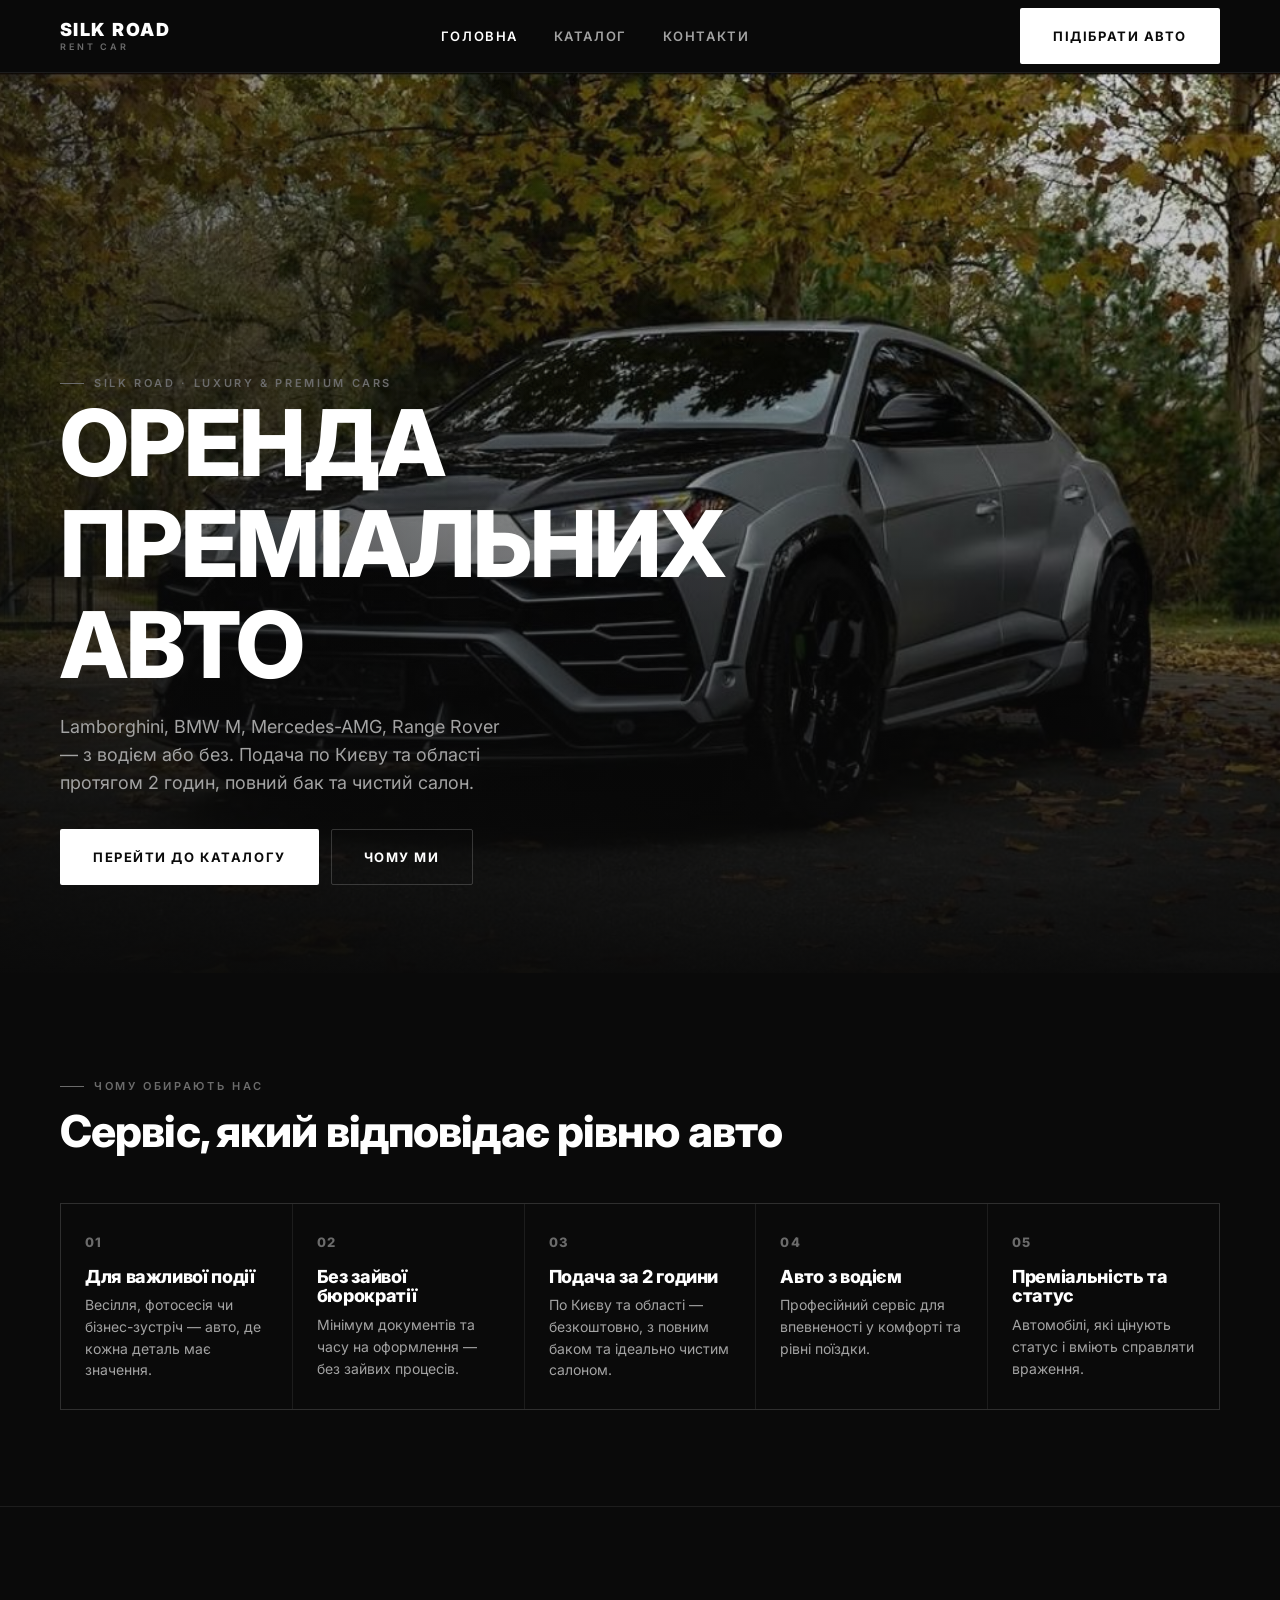
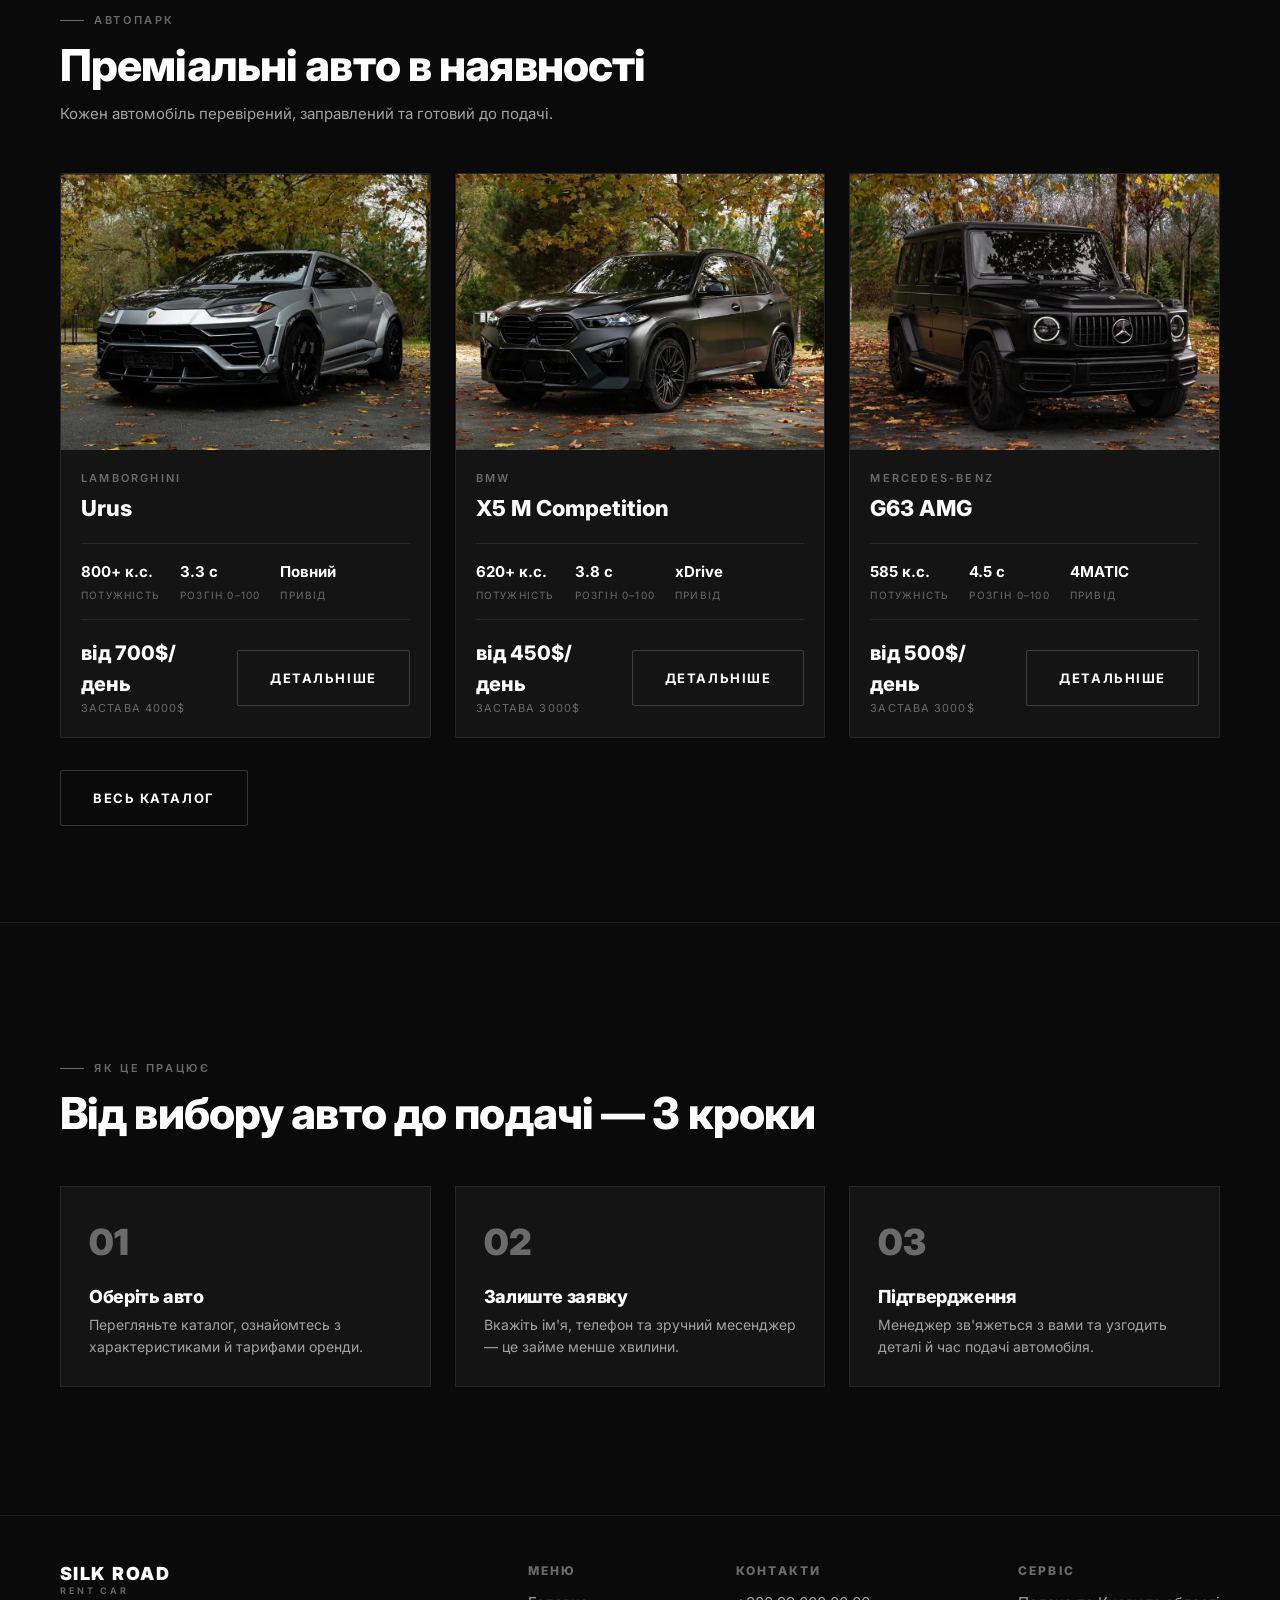
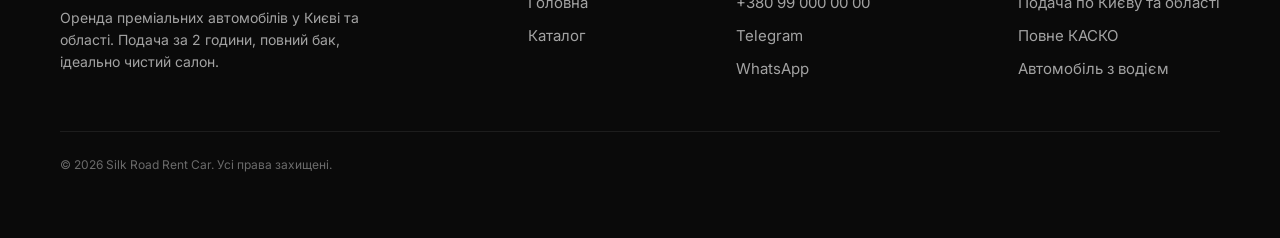
==== index.html @ 1b5b0ffe "Initial commit: Silk Road Rent Car visual prototype Premium car rental site concept (Ukrainian) with" ====
<!DOCTYPE html>
<html lang="uk">
<head>
  <meta charset="UTF-8" />
  <meta name="viewport" content="width=device-width, initial-scale=1.0" />
  <title>Silk Road Rent Car — оренда преміальних авто в Києві</title>
  <link rel="preconnect" href="https://fonts.googleapis.com" />
  <link rel="preconnect" href="https://fonts.gstatic.com" crossorigin />
  <link href="https://fonts.googleapis.com/css2?family=Inter:wght@400;500;600;700;800;900&display=swap" rel="stylesheet" />
  <link rel="stylesheet" href="css/style.css" />
</head>
<body>

  <!-- Header -->
  <header class="header">
    <div class="container header__inner">
      <a href="index.html" class="logo">
        <span class="logo__main">SILK ROAD</span>
        <span class="logo__sub">RENT CAR</span>
      </a>
      <nav class="nav">
        <a href="index.html" class="active">Головна</a>
        <a href="catalog.html">Каталог</a>
        <a href="index.html#contacts">Контакти</a>
      </nav>
      <div class="header__actions">
        <a href="catalog.html" class="btn btn-primary header__cta">Підібрати авто</a>
        <button class="burger" id="burger" aria-label="Меню">
          <span></span><span></span><span></span>
        </button>
      </div>
    </div>
  </header>

  <!-- Mobile nav -->
  <div class="mobile-nav" id="mobileNav">
    <div class="mobile-nav__links">
      <a href="index.html">Головна</a>
      <a href="catalog.html">Каталог</a>
      <a href="index.html#contacts">Контакти</a>
    </div>
    <div class="mobile-nav__footer">
      Зв'яжіться з нами
      <a href="tel:+380990000000">+380 99 000 00 00</a>
      <a href="https://t.me/silkroad_rentcar">Telegram</a>
    </div>
  </div>

  <!-- Hero -->
  <section class="hero">
    <div class="hero__bg">
      <img src="images/urus/1.jpg" alt="Lamborghini Urus" />
    </div>
    <div class="hero__overlay"></div>
    <div class="container hero__content">
      <div class="eyebrow">Silk Road · Luxury &amp; Premium Cars</div>
      <h1>Оренда<br />преміальних<br />авто</h1>
      <p class="hero__lead">
        Lamborghini, BMW M, Mercedes-AMG, Range Rover — з водієм або без.
        Подача по Києву та області протягом 2 годин, повний бак та чистий салон.
      </p>
      <div class="hero__actions">
        <a href="catalog.html" class="btn btn-primary">Перейти до каталогу</a>
        <a href="#why" class="btn btn-outline">Чому ми</a>
      </div>
    </div>
  </section>

  <!-- Why us -->
  <section class="section" id="why">
    <div class="container">
      <div class="section-head">
        <div class="eyebrow">Чому обирають нас</div>
        <h2>Сервіс, який відповідає рівню авто</h2>
      </div>
      <div class="why-grid">
        <div class="why-item">
          <div class="why-item__num">01</div>
          <h3>Для важливої події</h3>
          <p>Весілля, фотосесія чи бізнес-зустріч — авто, де кожна деталь має значення.</p>
        </div>
        <div class="why-item">
          <div class="why-item__num">02</div>
          <h3>Без зайвої бюрократії</h3>
          <p>Мінімум документів та часу на оформлення — без зайвих процесів.</p>
        </div>
        <div class="why-item">
          <div class="why-item__num">03</div>
          <h3>Подача за 2 години</h3>
          <p>По Києву та області — безкоштовно, з повним баком та ідеально чистим салоном.</p>
        </div>
        <div class="why-item">
          <div class="why-item__num">04</div>
          <h3>Авто з водієм</h3>
          <p>Професійний сервіс для впевненості у комфорті та рівні поїздки.</p>
        </div>
        <div class="why-item">
          <div class="why-item__num">05</div>
          <h3>Преміальність та статус</h3>
          <p>Автомобілі, які цінують статус і вміють справляти враження.</p>
        </div>
      </div>
    </div>
  </section>

  <!-- Catalog preview -->
  <section class="section" style="border-top: 1px solid var(--border)">
    <div class="container">
      <div class="section-head">
        <div class="eyebrow">Автопарк</div>
        <h2>Преміальні авто в наявності</h2>
        <p>Кожен автомобіль перевірений, заправлений та готовий до подачі.</p>
      </div>
      <div class="catalog-grid catalog-grid--preview" id="previewGrid"></div>
      <a href="catalog.html" class="btn btn-outline">Весь каталог</a>
    </div>
  </section>

  <!-- How it works -->
  <section class="section section--lg" style="border-top: 1px solid var(--border)">
    <div class="container">
      <div class="section-head">
        <div class="eyebrow">Як це працює</div>
        <h2>Від вибору авто до подачі — 3 кроки</h2>
      </div>
      <div class="steps">
        <div class="step">
          <div class="step__num">01</div>
          <h3>Оберіть авто</h3>
          <p>Перегляньте каталог, ознайомтесь з характеристиками й тарифами оренди.</p>
        </div>
        <div class="step">
          <div class="step__num">02</div>
          <h3>Залиште заявку</h3>
          <p>Вкажіть ім'я, телефон та зручний месенджер — це займе менше хвилини.</p>
        </div>
        <div class="step">
          <div class="step__num">03</div>
          <h3>Підтвердження</h3>
          <p>Менеджер зв'яжеться з вами та узгодить деталі й час подачі автомобіля.</p>
        </div>
      </div>
    </div>
  </section>

  <!-- Footer -->
  <footer class="footer" id="contacts">
    <div class="container">
      <div class="footer__grid">
        <div class="footer__brand">
          <a href="index.html" class="logo">
            <span class="logo__main">SILK ROAD</span>
            <span class="logo__sub">RENT CAR</span>
          </a>
          <p>Оренда преміальних автомобілів у Києві та області. Подача за 2 години, повний бак, ідеально чистий салон.</p>
        </div>
        <div class="footer__col">
          <h4>Меню</h4>
          <a href="index.html">Головна</a>
          <a href="catalog.html">Каталог</a>
        </div>
        <div class="footer__col">
          <h4>Контакти</h4>
          <a href="tel:+380990000000">+380 99 000 00 00</a>
          <a href="https://t.me/silkroad_rentcar">Telegram</a>
          <a href="https://wa.me/380990000000">WhatsApp</a>
        </div>
        <div class="footer__col">
          <h4>Сервіс</h4>
          <p>Подача по Києву та області</p>
          <p>Повне КАСКО</p>
          <p>Автомобіль з водієм</p>
        </div>
      </div>
      <div class="footer__bottom">© 2026 Silk Road Rent Car. Усі права захищені.</div>
    </div>
  </footer>

  <script src="js/cars.js"></script>
  <script src="js/main.js"></script>
  <script src="js/home.js"></script>
</body>
</html>
---- css/style.css ----
/* ===========================================================
   SILK ROAD RENT CAR — design system
   Premium / strict / brutal. Black, white, grey only.
   =========================================================== */

:root {
  --bg: #0a0a0a;
  --bg-elevated: #141414;
  --bg-elevated-2: #1c1c1c;

  --border: rgba(255, 255, 255, 0.08);
  --border-strong: rgba(255, 255, 255, 0.18);

  --text: #ffffff;
  --text-secondary: #a3a3a3;
  --text-muted: #6b6b6b;

  --container: 1200px;
  --radius: 2px;
  --radius-sheet: 16px;

  --ease: 0.25s ease;
}

/* ---------- Reset ---------- */
*,
*::before,
*::after {
  box-sizing: border-box;
  margin: 0;
  padding: 0;
}

html {
  scroll-behavior: smooth;
}

body {
  font-family: "Inter", -apple-system, BlinkMacSystemFont, "Segoe UI", sans-serif;
  background: var(--bg);
  color: var(--text);
  line-height: 1.55;
  font-size: 16px;
  -webkit-font-smoothing: antialiased;
  overflow-x: hidden;
}

img {
  display: block;
  max-width: 100%;
  height: auto;
}

a {
  color: inherit;
  text-decoration: none;
}

ul {
  list-style: none;
}

button {
  font-family: inherit;
  cursor: pointer;
}

input,
textarea {
  font-family: inherit;
}

/* ---------- Layout ---------- */
.container {
  max-width: var(--container);
  margin: 0 auto;
  padding: 0 20px;
}

.section {
  padding: 56px 0;
}

.section--lg {
  padding: 72px 0;
}

@media (min-width: 1024px) {
  .section {
    padding: 96px 0;
  }
  .section--lg {
    padding: 128px 0;
  }
}

/* ---------- Typography ---------- */
h1,
h2,
h3,
h4 {
  font-weight: 800;
  letter-spacing: -0.02em;
  line-height: 1.1;
}

.eyebrow {
  display: inline-flex;
  align-items: center;
  gap: 10px;
  text-transform: uppercase;
  letter-spacing: 0.24em;
  font-size: 11px;
  font-weight: 600;
  color: var(--text-muted);
}

.eyebrow::before {
  content: "";
  display: block;
  width: 24px;
  height: 1px;
  background: var(--text-muted);
}

.section-head {
  margin-bottom: 32px;
}

.section-head h2 {
  font-size: clamp(28px, 5vw, 44px);
  margin-top: 12px;
}

.section-head p {
  color: var(--text-secondary);
  margin-top: 12px;
  max-width: 520px;
  font-size: 15px;
}

@media (min-width: 1024px) {
  .section-head {
    margin-bottom: 48px;
  }
}

/* ---------- Buttons ---------- */
.btn {
  display: inline-flex;
  align-items: center;
  justify-content: center;
  gap: 8px;
  padding: 17px 32px;
  font-size: 13px;
  font-weight: 700;
  text-transform: uppercase;
  letter-spacing: 0.12em;
  border-radius: var(--radius);
  border: 1px solid transparent;
  transition: background var(--ease), color var(--ease), border-color var(--ease);
  white-space: nowrap;
}

.btn-primary {
  background: var(--text);
  color: var(--bg);
}

.btn-primary:hover {
  background: var(--text-secondary);
}

.btn-outline {
  background: transparent;
  color: var(--text);
  border-color: var(--border-strong);
}

.btn-outline:hover {
  border-color: var(--text);
}

.btn-block {
  width: 100%;
}

/* ---------- Header ---------- */
.header {
  position: sticky;
  top: 0;
  z-index: 100;
  background: rgba(10, 10, 10, 0.82);
  backdrop-filter: blur(12px);
  border-bottom: 1px solid var(--border);
}

.header__inner {
  display: flex;
  align-items: center;
  justify-content: space-between;
  height: 72px;
}

.logo {
  display: flex;
  flex-direction: column;
  line-height: 1.1;
}

.logo__main {
  font-size: 18px;
  font-weight: 900;
  letter-spacing: 0.08em;
}

.logo__sub {
  font-size: 9px;
  font-weight: 600;
  letter-spacing: 0.32em;
  color: var(--text-muted);
  margin-top: 2px;
}

.nav {
  display: none;
  align-items: center;
  gap: 36px;
}

.nav a {
  font-size: 13px;
  font-weight: 600;
  text-transform: uppercase;
  letter-spacing: 0.12em;
  color: var(--text-secondary);
  transition: color var(--ease);
}

.nav a:hover,
.nav a.active {
  color: var(--text);
}

.header__actions {
  display: flex;
  align-items: center;
  gap: 16px;
}

.header__cta {
  display: none;
}

.burger {
  display: flex;
  flex-direction: column;
  justify-content: center;
  gap: 5px;
  width: 32px;
  height: 32px;
  background: none;
  border: none;
  padding: 0;
}

.burger span {
  display: block;
  height: 2px;
  width: 100%;
  background: var(--text);
  transition: transform var(--ease), opacity var(--ease);
}

.burger.active span:nth-child(1) {
  transform: translateY(7px) rotate(45deg);
}

.burger.active span:nth-child(2) {
  opacity: 0;
}

.burger.active span:nth-child(3) {
  transform: translateY(-7px) rotate(-45deg);
}

@media (min-width: 1024px) {
  .nav {
    display: flex;
  }
  .header__cta {
    display: inline-flex;
  }
  .burger {
    display: none;
  }
}

/* ---------- Mobile nav overlay ---------- */
.mobile-nav {
  position: fixed;
  inset: 0;
  z-index: 150;
  background: var(--bg);
  padding: 96px 24px 40px;
  display: flex;
  flex-direction: column;
  justify-content: space-between;
  transform: translateX(100%);
  transition: transform 0.35s ease;
}

.mobile-nav.active {
  transform: translateX(0);
}

.mobile-nav__links a {
  display: block;
  font-size: 32px;
  font-weight: 800;
  text-transform: uppercase;
  letter-spacing: -0.01em;
  padding: 18px 0;
  border-bottom: 1px solid var(--border);
}

.mobile-nav__footer {
  color: var(--text-secondary);
  font-size: 14px;
}

.mobile-nav__footer a {
  display: block;
  margin-top: 8px;
  color: var(--text);
  font-weight: 600;
}

@media (min-width: 1024px) {
  .mobile-nav {
    display: none;
  }
}

/* ---------- Hero ---------- */
.hero {
  position: relative;
  min-height: 100vh;
  display: flex;
  align-items: flex-end;
}

.hero__bg {
  position: absolute;
  inset: 0;
  z-index: 0;
}

.hero__bg img {
  width: 100%;
  height: 100%;
  object-fit: cover;
  object-position: center 35%;
}

.hero__overlay {
  position: absolute;
  inset: 0;
  background:
    linear-gradient(180deg, rgba(10, 10, 10, 0.15) 0%, rgba(10, 10, 10, 0.35) 45%, rgba(10, 10, 10, 0.97) 100%),
    linear-gradient(90deg, rgba(10, 10, 10, 0.55) 0%, rgba(10, 10, 10, 0) 60%);
}

.hero__content {
  position: relative;
  z-index: 1;
  padding-bottom: 56px;
  width: 100%;
}

.hero h1 {
  font-size: clamp(38px, 9vw, 92px);
  text-transform: uppercase;
}

.hero__lead {
  color: var(--text-secondary);
  font-size: 16px;
  max-width: 460px;
  margin: 18px 0 32px;
}

.hero__actions {
  display: flex;
  flex-wrap: wrap;
  gap: 12px;
}

@media (min-width: 1024px) {
  .hero__content {
    padding-bottom: 88px;
  }
  .hero__lead {
    font-size: 18px;
  }
}

/* ---------- Why us ---------- */
.why-grid {
  display: grid;
  grid-template-columns: 1fr;
  gap: 1px;
  background: var(--border);
  border: 1px solid var(--border);
}

.why-item {
  padding: 28px 24px;
  background: var(--bg);
}

.why-item__num {
  font-size: 13px;
  font-weight: 800;
  color: var(--text-muted);
  letter-spacing: 0.1em;
}

.why-item h3 {
  font-size: 18px;
  margin: 14px 0 8px;
}

.why-item p {
  font-size: 14px;
  color: var(--text-secondary);
}

@media (min-width: 700px) {
  .why-grid {
    grid-template-columns: repeat(2, 1fr);
  }
}

@media (min-width: 1024px) {
  .why-grid {
    grid-template-columns: repeat(5, 1fr);
  }
}

/* ---------- How it works ---------- */
.steps {
  display: grid;
  grid-template-columns: 1fr;
  gap: 24px;
}

.step {
  padding: 28px;
  background: var(--bg-elevated);
  border: 1px solid var(--border);
}

.step__num {
  font-size: 36px;
  font-weight: 900;
  color: var(--text-muted);
}

.step h3 {
  font-size: 18px;
  margin: 16px 0 8px;
}

.step p {
  font-size: 14px;
  color: var(--text-secondary);
}

@media (min-width: 768px) {
  .steps {
    grid-template-columns: repeat(3, 1fr);
  }
}

/* ---------- Car card ---------- */
.car-card {
  background: var(--bg-elevated);
  border: 1px solid var(--border);
  border-radius: var(--radius);
  overflow: hidden;
  transition: border-color var(--ease);
  display: flex;
  flex-direction: column;
}

.car-card:hover {
  border-color: var(--border-strong);
}

.car-card__image {
  aspect-ratio: 4 / 3;
  overflow: hidden;
}

.car-card__image img {
  width: 100%;
  height: 100%;
  object-fit: cover;
  transition: transform 0.5s ease;
}

.car-card:hover .car-card__image img {
  transform: scale(1.04);
}

.car-card__body {
  padding: 20px;
  display: flex;
  flex-direction: column;
  flex: 1;
}

.car-card__brand {
  font-size: 11px;
  text-transform: uppercase;
  letter-spacing: 0.2em;
  color: var(--text-muted);
  font-weight: 600;
}

.car-card__title {
  font-size: 22px;
  font-weight: 800;
  margin-top: 4px;
}

.car-card__specs {
  display: flex;
  gap: 20px;
  margin: 18px 0;
  padding: 16px 0;
  border-top: 1px solid var(--border);
  border-bottom: 1px solid var(--border);
}

.car-card__spec {
  display: flex;
  flex-direction: column;
  gap: 4px;
}

.car-card__spec-value {
  font-size: 15px;
  font-weight: 700;
}

.car-card__spec-label {
  font-size: 10px;
  text-transform: uppercase;
  color: var(--text-muted);
  letter-spacing: 0.12em;
}

.car-card__footer {
  display: flex;
  align-items: center;
  justify-content: space-between;
  margin-top: auto;
  gap: 12px;
}

.car-card__price-value {
  font-size: 20px;
  font-weight: 800;
}

.car-card__price-label {
  font-size: 11px;
  color: var(--text-muted);
  text-transform: uppercase;
  letter-spacing: 0.1em;
}

/* ---------- Catalog grid ---------- */
.catalog-grid {
  display: grid;
  grid-template-columns: 1fr;
  gap: 20px;
}

@media (min-width: 640px) {
  .catalog-grid {
    grid-template-columns: repeat(2, 1fr);
  }
}

@media (min-width: 1024px) {
  .catalog-grid {
    grid-template-columns: repeat(3, 1fr);
    gap: 24px;
  }
}

.catalog-grid--preview {
  margin-bottom: 32px;
}

/* ---------- Page hero (catalog / car) ---------- */
.page-head {
  padding: 48px 0 32px;
  border-bottom: 1px solid var(--border);
}

.page-head .eyebrow {
  margin-bottom: 12px;
}

.page-head h1 {
  font-size: clamp(32px, 6vw, 56px);
  text-transform: uppercase;
}

.page-head p {
  color: var(--text-secondary);
  margin-top: 12px;
  max-width: 540px;
}

.car-page__back {
  padding: 20px 0;
}

.back-link {
  display: inline-flex;
  align-items: center;
  gap: 8px;
  font-size: 13px;
  font-weight: 600;
  text-transform: uppercase;
  letter-spacing: 0.12em;
  color: var(--text-secondary);
  transition: color var(--ease);
}

.back-link:hover {
  color: var(--text);
}

@media (min-width: 1024px) {
  .page-head {
    padding: 72px 0 40px;
  }
}

/* ---------- Footer ---------- */
.footer {
  border-top: 1px solid var(--border);
  padding: 48px 0 120px;
}

.footer__grid {
  display: flex;
  flex-direction: column;
  gap: 40px;
}

.footer__brand p {
  color: var(--text-secondary);
  font-size: 14px;
  margin-top: 12px;
  max-width: 320px;
}

.footer__col h4 {
  font-size: 12px;
  text-transform: uppercase;
  letter-spacing: 0.18em;
  color: var(--text-muted);
  margin-bottom: 14px;
}

.footer__col a,
.footer__col p {
  display: block;
  color: var(--text-secondary);
  font-size: 15px;
  margin-bottom: 10px;
  transition: color var(--ease);
}

.footer__col a:hover {
  color: var(--text);
}

.footer__bottom {
  margin-top: 40px;
  padding-top: 24px;
  border-top: 1px solid var(--border);
  font-size: 12px;
  color: var(--text-muted);
}

@media (min-width: 768px) {
  .footer__grid {
    flex-direction: row;
    justify-content: space-between;
  }
  .footer__bottom {
    padding-bottom: 0;
  }
  .footer {
    padding-bottom: 64px;
  }
}

/* ===========================================================
   Car detail page
   =========================================================== */

.car-hero {
  padding: 24px 0;
}

.car-hero__top {
  display: flex;
  align-items: flex-start;
  justify-content: space-between;
  gap: 16px;
  flex-wrap: wrap;
  margin-bottom: 20px;
}

.car-hero__title .eyebrow {
  margin-bottom: 10px;
}

.car-hero__title h1 {
  font-size: clamp(30px, 6vw, 52px);
  text-transform: uppercase;
}

.car-hero__price {
  text-align: right;
}

.car-hero__price-value {
  font-size: clamp(24px, 4vw, 34px);
  font-weight: 900;
}

.car-hero__price-label {
  font-size: 11px;
  text-transform: uppercase;
  letter-spacing: 0.14em;
  color: var(--text-muted);
  margin-top: 4px;
}

/* Gallery */
.gallery__main {
  aspect-ratio: 4 / 3;
  overflow: hidden;
  border: 1px solid var(--border);
  margin-bottom: 10px;
}

.gallery__main img {
  width: 100%;
  height: 100%;
  object-fit: cover;
}

.gallery__thumbs {
  display: flex;
  gap: 8px;
  overflow-x: auto;
  padding-bottom: 4px;
  -ms-overflow-style: none;
  scrollbar-width: none;
}

.gallery__thumbs::-webkit-scrollbar {
  display: none;
}

.gallery__thumb {
  flex-shrink: 0;
  width: 92px;
  height: 64px;
  border: 1px solid var(--border);
  overflow: hidden;
  cursor: pointer;
  opacity: 0.55;
  transition: opacity var(--ease), border-color var(--ease);
}

.gallery__thumb img {
  width: 100%;
  height: 100%;
  object-fit: cover;
}

.gallery__thumb.active {
  opacity: 1;
  border-color: var(--text);
}

@media (min-width: 1024px) {
  .gallery__main {
    aspect-ratio: 16 / 10;
  }
  .gallery__thumb {
    width: 120px;
    height: 80px;
  }
}

/* Specs */
.specs-grid {
  display: grid;
  grid-template-columns: repeat(2, 1fr);
  gap: 1px;
  background: var(--border);
  border: 1px solid var(--border);
}

.spec-item {
  padding: 20px;
  background: var(--bg);
}

.spec-item__label {
  font-size: 10px;
  text-transform: uppercase;
  color: var(--text-muted);
  letter-spacing: 0.14em;
  margin-bottom: 8px;
}

.spec-item__value {
  font-size: 17px;
  font-weight: 700;
}

@media (min-width: 768px) {
  .specs-grid {
    grid-template-columns: repeat(3, 1fr);
  }
}

@media (min-width: 1024px) {
  .specs-grid {
    grid-template-columns: repeat(6, 1fr);
  }
}

/* Features */
.features-list {
  display: grid;
  grid-template-columns: 1fr;
  gap: 2px;
}

.features-list li {
  position: relative;
  padding: 14px 0 14px 24px;
  border-bottom: 1px solid var(--border);
  font-size: 14px;
  color: var(--text-secondary);
}

.features-list li::before {
  content: "";
  position: absolute;
  left: 0;
  top: 22px;
  width: 10px;
  height: 1px;
  background: var(--text);
}

@media (min-width: 768px) {
  .features-list {
    grid-template-columns: repeat(2, 1fr);
    column-gap: 32px;
  }
}

/* Pricing table */
.pricing-table {
  border: 1px solid var(--border);
}

.pricing-table__tiers {
  display: grid;
  grid-template-columns: repeat(2, 1fr);
  gap: 1px;
  background: var(--border);
}

.pricing-tier {
  padding: 20px;
  background: var(--bg);
}

.pricing-tier__price {
  font-size: 24px;
  font-weight: 900;
}

.pricing-tier__price span {
  font-size: 13px;
  font-weight: 600;
  color: var(--text-muted);
}

.pricing-tier__label {
  font-size: 12px;
  color: var(--text-secondary);
  margin-top: 6px;
}

.pricing-extra {
  display: flex;
  flex-direction: column;
  gap: 12px;
  padding: 20px;
  font-size: 14px;
  color: var(--text-secondary);
  border-top: 1px solid var(--border);
}

.pricing-extra__row {
  display: flex;
  flex-direction: column;
  gap: 4px;
}

.pricing-extra__row strong {
  color: var(--text);
  font-size: 18px;
}

@media (min-width: 700px) {
  .pricing-table__tiers {
    grid-template-columns: repeat(4, 1fr);
  }
  .pricing-extra {
    flex-direction: row;
  }
  .pricing-extra__row {
    flex: 1;
  }
}

/* CTA block */
.car-cta {
  margin-top: 48px;
  padding: 36px 24px;
  background: var(--bg-elevated);
  border: 1px solid var(--border);
  text-align: center;
}

.car-cta h3 {
  font-size: clamp(22px, 4vw, 30px);
  text-transform: uppercase;
}

.car-cta p {
  color: var(--text-secondary);
  margin: 12px auto 24px;
  max-width: 420px;
  font-size: 14px;
}

/* Sticky mobile CTA */
.sticky-cta {
  position: fixed;
  bottom: 0;
  left: 0;
  right: 0;
  z-index: 80;
  display: flex;
  align-items: center;
  justify-content: space-between;
  gap: 16px;
  padding: 14px 20px;
  background: rgba(10, 10, 10, 0.92);
  backdrop-filter: blur(12px);
  border-top: 1px solid var(--border);
}

.sticky-cta__price-value {
  font-size: 18px;
  font-weight: 900;
}

.sticky-cta__price-label {
  font-size: 10px;
  text-transform: uppercase;
  letter-spacing: 0.12em;
  color: var(--text-muted);
}

.sticky-cta .btn {
  flex-shrink: 0;
}

@media (min-width: 1024px) {
  .sticky-cta {
    display: none;
  }
}

/* ===========================================================
   Modal — request form / success
   =========================================================== */

.modal-overlay {
  position: fixed;
  inset: 0;
  z-index: 200;
  display: flex;
  align-items: flex-end;
  justify-content: center;
  background: rgba(0, 0, 0, 0.7);
  backdrop-filter: blur(4px);
  opacity: 0;
  pointer-events: none;
  transition: opacity var(--ease);
}

.modal-overlay.active {
  opacity: 1;
  pointer-events: auto;
}

.modal {
  width: 100%;
  max-width: 480px;
  max-height: 92vh;
  overflow-y: auto;
  background: var(--bg-elevated);
  border: 1px solid var(--border);
  border-radius: var(--radius-sheet) var(--radius-sheet) 0 0;
  padding: 28px 24px 32px;
  transform: translateY(100%);
  transition: transform 0.35s ease;
}

.modal-overlay.active .modal {
  transform: translateY(0);
}

@media (min-width: 768px) {
  .modal-overlay {
    align-items: center;
  }
  .modal {
    border-radius: var(--radius-sheet);
  }
}

.modal__head {
  display: flex;
  align-items: flex-start;
  justify-content: space-between;
  gap: 16px;
  margin-bottom: 24px;
}

.modal__head h3 {
  font-size: 22px;
  text-transform: uppercase;
}

.modal__head p {
  color: var(--text-secondary);
  font-size: 13px;
  margin-top: 6px;
}

.modal__close {
  background: none;
  border: 1px solid var(--border-strong);
  width: 36px;
  height: 36px;
  flex-shrink: 0;
  color: var(--text);
  font-size: 18px;
  line-height: 1;
  border-radius: var(--radius);
}

/* Form */
.form-group {
  margin-bottom: 18px;
}

.form-label {
  display: block;
  font-size: 11px;
  font-weight: 600;
  text-transform: uppercase;
  letter-spacing: 0.16em;
  color: var(--text-muted);
  margin-bottom: 8px;
}

.form-input,
.form-textarea {
  width: 100%;
  background: var(--bg);
  border: 1px solid var(--border-strong);
  border-radius: var(--radius);
  padding: 14px 16px;
  color: var(--text);
  font-size: 16px;
  transition: border-color var(--ease);
}

.form-input::placeholder,
.form-textarea::placeholder {
  color: var(--text-muted);
}

.form-input:focus,
.form-textarea:focus {
  outline: none;
  border-color: var(--text);
}

.form-textarea {
  resize: vertical;
  min-height: 88px;
}

.contact-method {
  display: flex;
  gap: 8px;
}

.contact-method__btn {
  flex: 1;
  padding: 13px;
  background: transparent;
  border: 1px solid var(--border-strong);
  border-radius: var(--radius);
  color: var(--text-secondary);
  font-size: 13px;
  font-weight: 700;
  text-transform: uppercase;
  letter-spacing: 0.08em;
  transition: all var(--ease);
}

.contact-method__btn.active {
  background: var(--text);
  color: var(--bg);
  border-color: var(--text);
}

.modal__note {
  font-size: 12px;
  color: var(--text-muted);
  margin-top: 16px;
  text-align: center;
}

/* Success */
.success {
  text-align: center;
  padding: 24px 8px 12px;
}

.success__icon {
  width: 64px;
  height: 64px;
  margin: 0 auto 24px;
  border: 1px solid var(--text);
  border-radius: 50%;
  display: flex;
  align-items: center;
  justify-content: center;
}

.success__icon svg {
  width: 26px;
  height: 26px;
}

.success h3 {
  font-size: 24px;
  text-transform: uppercase;
  margin-bottom: 12px;
}

.success p {
  color: var(--text-secondary);
  font-size: 15px;
  margin-bottom: 28px;
}

/* Utility */
.hidden {
  display: none !important;
}

.no-scroll {
  overflow: hidden;
}

@media (min-width: 1024px) {
  .car-page {
    padding-bottom: 0;
  }
}

.car-page {
  padding-bottom: 88px;
}
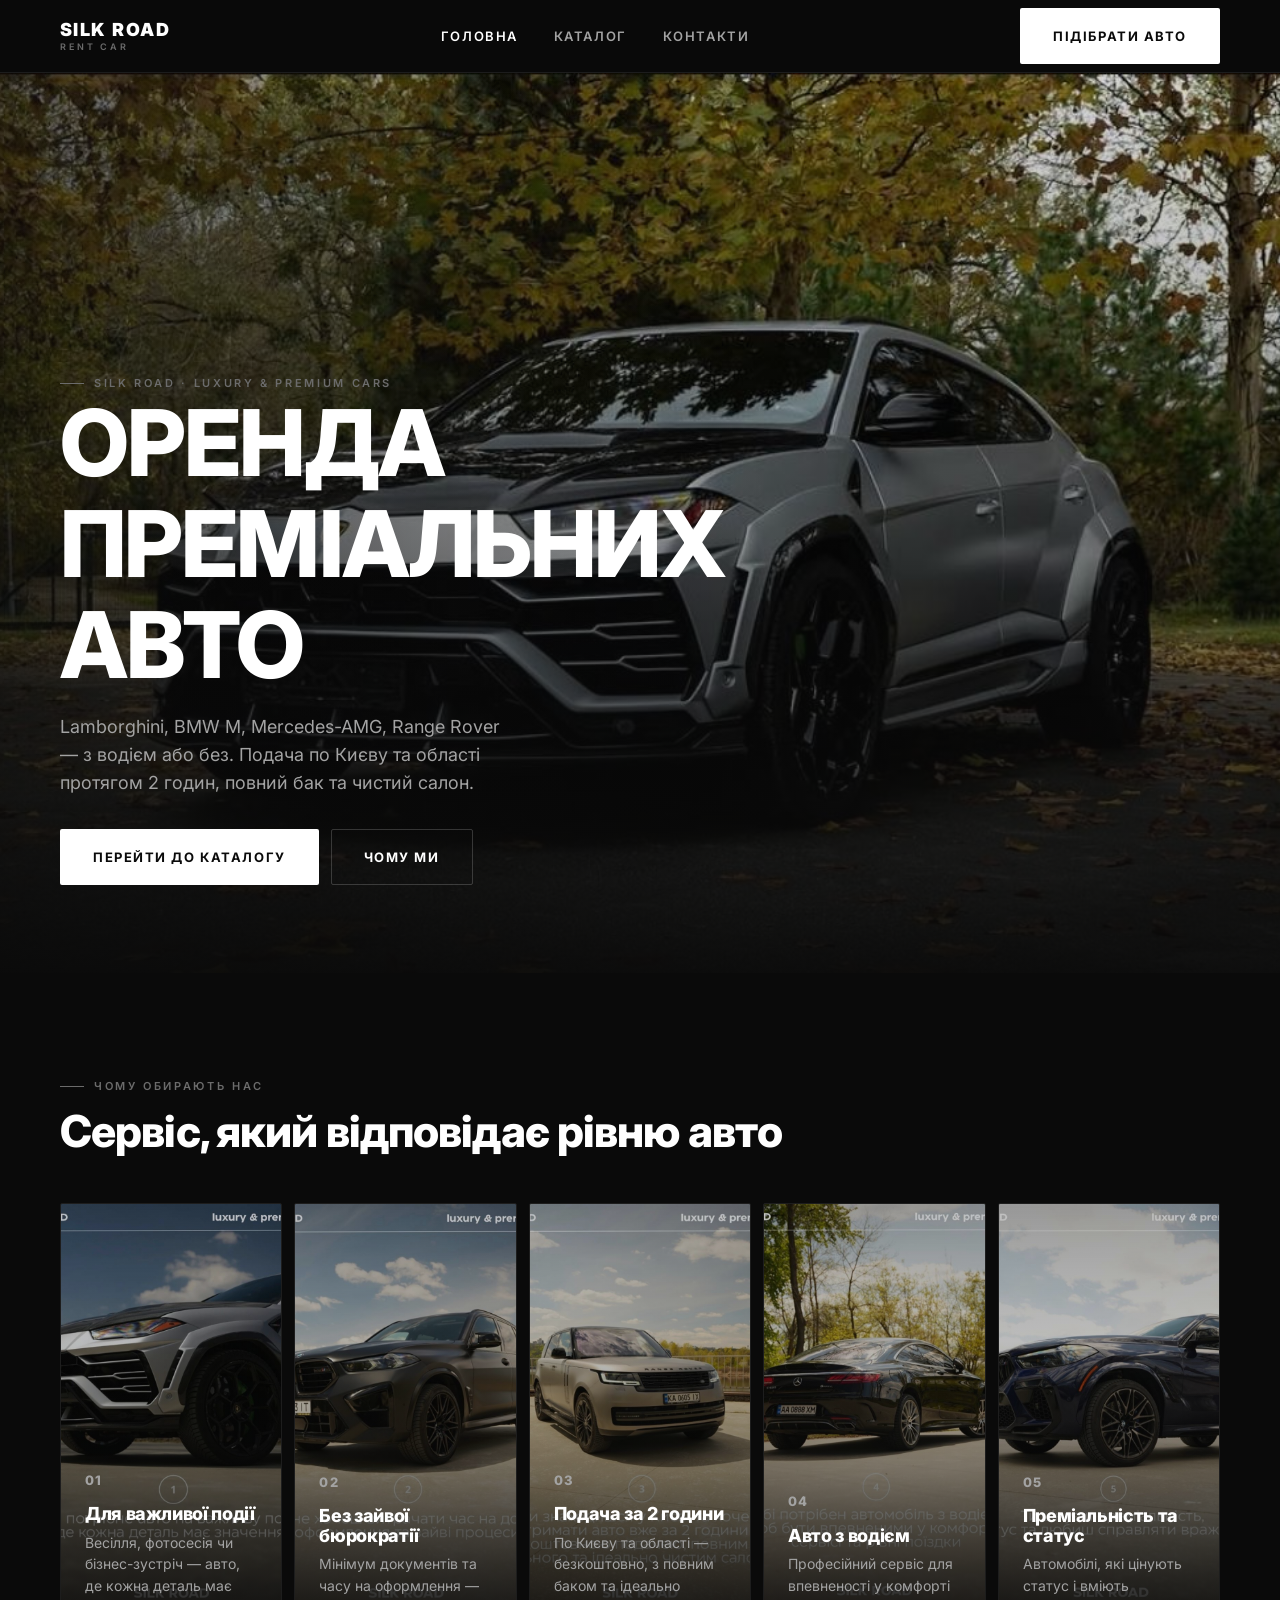
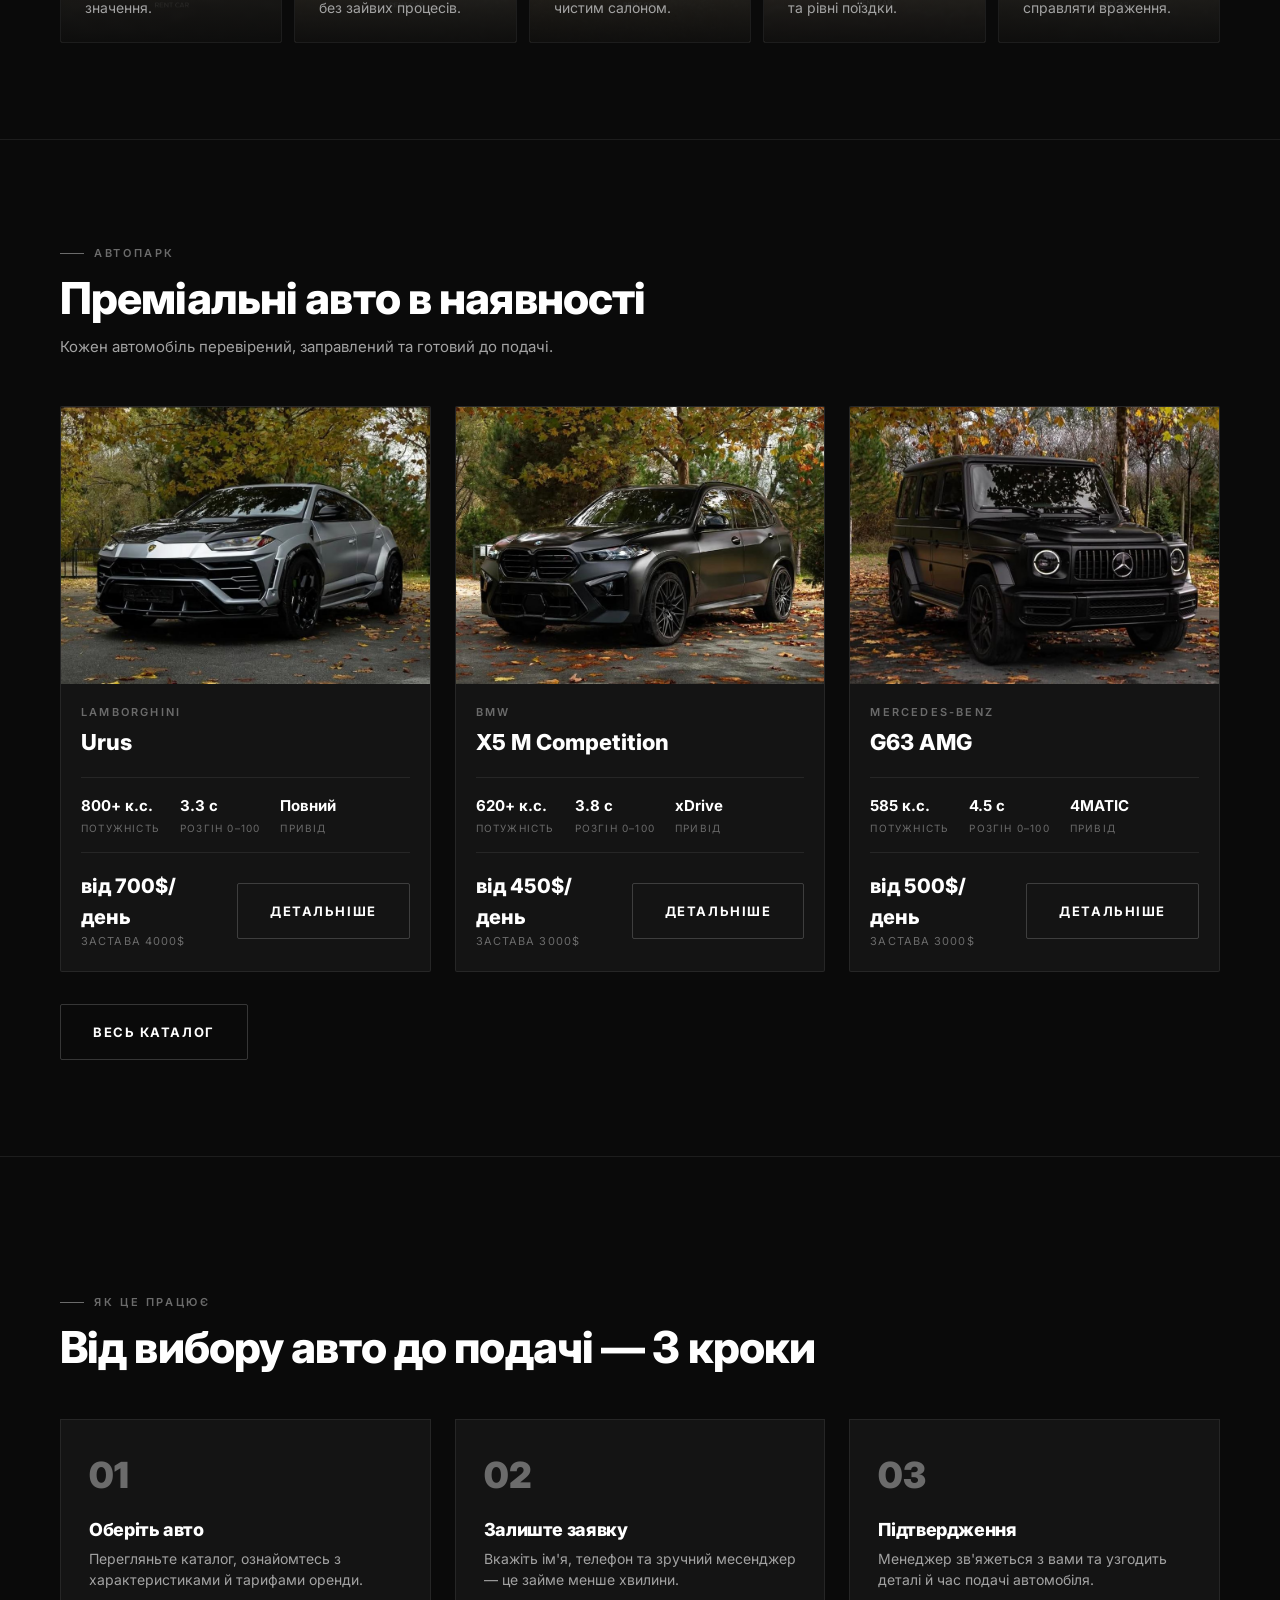
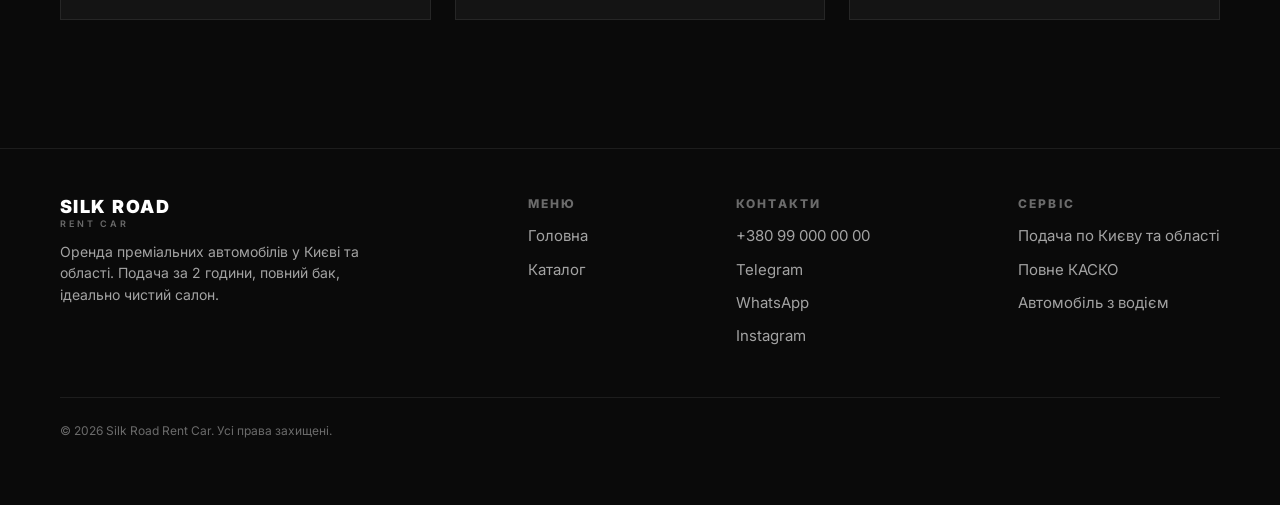
==== commit f51852a4: "Add Instagram promo photos to homepage benefits cards and G63 gallery Replace the text-only "why cho" ====
--- a/index.html
+++ b/index.html
@@ -75,29 +75,44 @@
       </div>
       <div class="why-grid">
         <div class="why-item">
-          <div class="why-item__num">01</div>
-          <h3>Для важливої події</h3>
-          <p>Весілля, фотосесія чи бізнес-зустріч — авто, де кожна деталь має значення.</p>
+          <div class="why-item__bg"><img src="images/why/01.jpg" alt="" loading="lazy" /></div>
+          <div class="why-item__content">
+            <div class="why-item__num">01</div>
+            <h3>Для важливої події</h3>
+            <p>Весілля, фотосесія чи бізнес-зустріч — авто, де кожна деталь має значення.</p>
+          </div>
         </div>
         <div class="why-item">
-          <div class="why-item__num">02</div>
-          <h3>Без зайвої бюрократії</h3>
-          <p>Мінімум документів та часу на оформлення — без зайвих процесів.</p>
+          <div class="why-item__bg"><img src="images/why/02.jpg" alt="" loading="lazy" /></div>
+          <div class="why-item__content">
+            <div class="why-item__num">02</div>
+            <h3>Без зайвої бюрократії</h3>
+            <p>Мінімум документів та часу на оформлення — без зайвих процесів.</p>
+          </div>
         </div>
         <div class="why-item">
-          <div class="why-item__num">03</div>
-          <h3>Подача за 2 години</h3>
-          <p>По Києву та області — безкоштовно, з повним баком та ідеально чистим салоном.</p>
+          <div class="why-item__bg"><img src="images/why/03.jpg" alt="" loading="lazy" /></div>
+          <div class="why-item__content">
+            <div class="why-item__num">03</div>
+            <h3>Подача за 2 години</h3>
+            <p>По Києву та області — безкоштовно, з повним баком та ідеально чистим салоном.</p>
+          </div>
         </div>
         <div class="why-item">
-          <div class="why-item__num">04</div>
-          <h3>Авто з водієм</h3>
-          <p>Професійний сервіс для впевненості у комфорті та рівні поїздки.</p>
+          <div class="why-item__bg"><img src="images/why/04.jpg" alt="" loading="lazy" /></div>
+          <div class="why-item__content">
+            <div class="why-item__num">04</div>
+            <h3>Авто з водієм</h3>
+            <p>Професійний сервіс для впевненості у комфорті та рівні поїздки.</p>
+          </div>
         </div>
         <div class="why-item">
-          <div class="why-item__num">05</div>
-          <h3>Преміальність та статус</h3>
-          <p>Автомобілі, які цінують статус і вміють справляти враження.</p>
+          <div class="why-item__bg"><img src="images/why/05.jpg" alt="" loading="lazy" /></div>
+          <div class="why-item__content">
+            <div class="why-item__num">05</div>
+            <h3>Преміальність та статус</h3>
+            <p>Автомобілі, які цінують статус і вміють справляти враження.</p>
+          </div>
         </div>
       </div>
     </div>
@@ -164,6 +179,7 @@
           <a href="tel:+380990000000">+380 99 000 00 00</a>
           <a href="https://t.me/silkroad_rentcar">Telegram</a>
           <a href="https://wa.me/380990000000">WhatsApp</a>
+          <a href="#">Instagram</a>
         </div>
         <div class="footer__col">
           <h4>Сервіс</h4>
--- a/css/style.css
+++ b/css/style.css
@@ -409,26 +409,61 @@
 .why-grid {
   display: grid;
   grid-template-columns: 1fr;
-  gap: 1px;
-  background: var(--border);
+  gap: 12px;
+}
+
+.why-item {
+  position: relative;
+  min-height: 360px;
+  overflow: hidden;
   border: 1px solid var(--border);
-}
-
-.why-item {
-  padding: 28px 24px;
-  background: var(--bg);
+  border-radius: var(--radius);
+}
+
+.why-item__bg {
+  position: absolute;
+  inset: 0;
+}
+
+.why-item__bg::after {
+  content: "";
+  position: absolute;
+  inset: 0;
+  background: linear-gradient(180deg, rgba(10, 10, 10, 0.1) 0%, rgba(10, 10, 10, 0.35) 45%, rgba(10, 10, 10, 0.95) 100%);
+}
+
+.why-item__bg img {
+  width: 100%;
+  height: 100%;
+  object-fit: cover;
+  transition: transform 0.5s ease;
+}
+
+.why-item:hover .why-item__bg img {
+  transform: scale(1.05);
+}
+
+.why-item__content {
+  position: relative;
+  z-index: 1;
+  height: 100%;
+  display: flex;
+  flex-direction: column;
+  justify-content: flex-end;
+  padding: 24px;
 }
 
 .why-item__num {
   font-size: 13px;
   font-weight: 800;
-  color: var(--text-muted);
+  color: var(--text-secondary);
   letter-spacing: 0.1em;
 }
 
 .why-item h3 {
   font-size: 18px;
   margin: 14px 0 8px;
+  color: var(--text);
 }
 
 .why-item p {
@@ -445,6 +480,9 @@
 @media (min-width: 1024px) {
   .why-grid {
     grid-template-columns: repeat(5, 1fr);
+  }
+  .why-item {
+    min-height: 440px;
   }
 }
 
